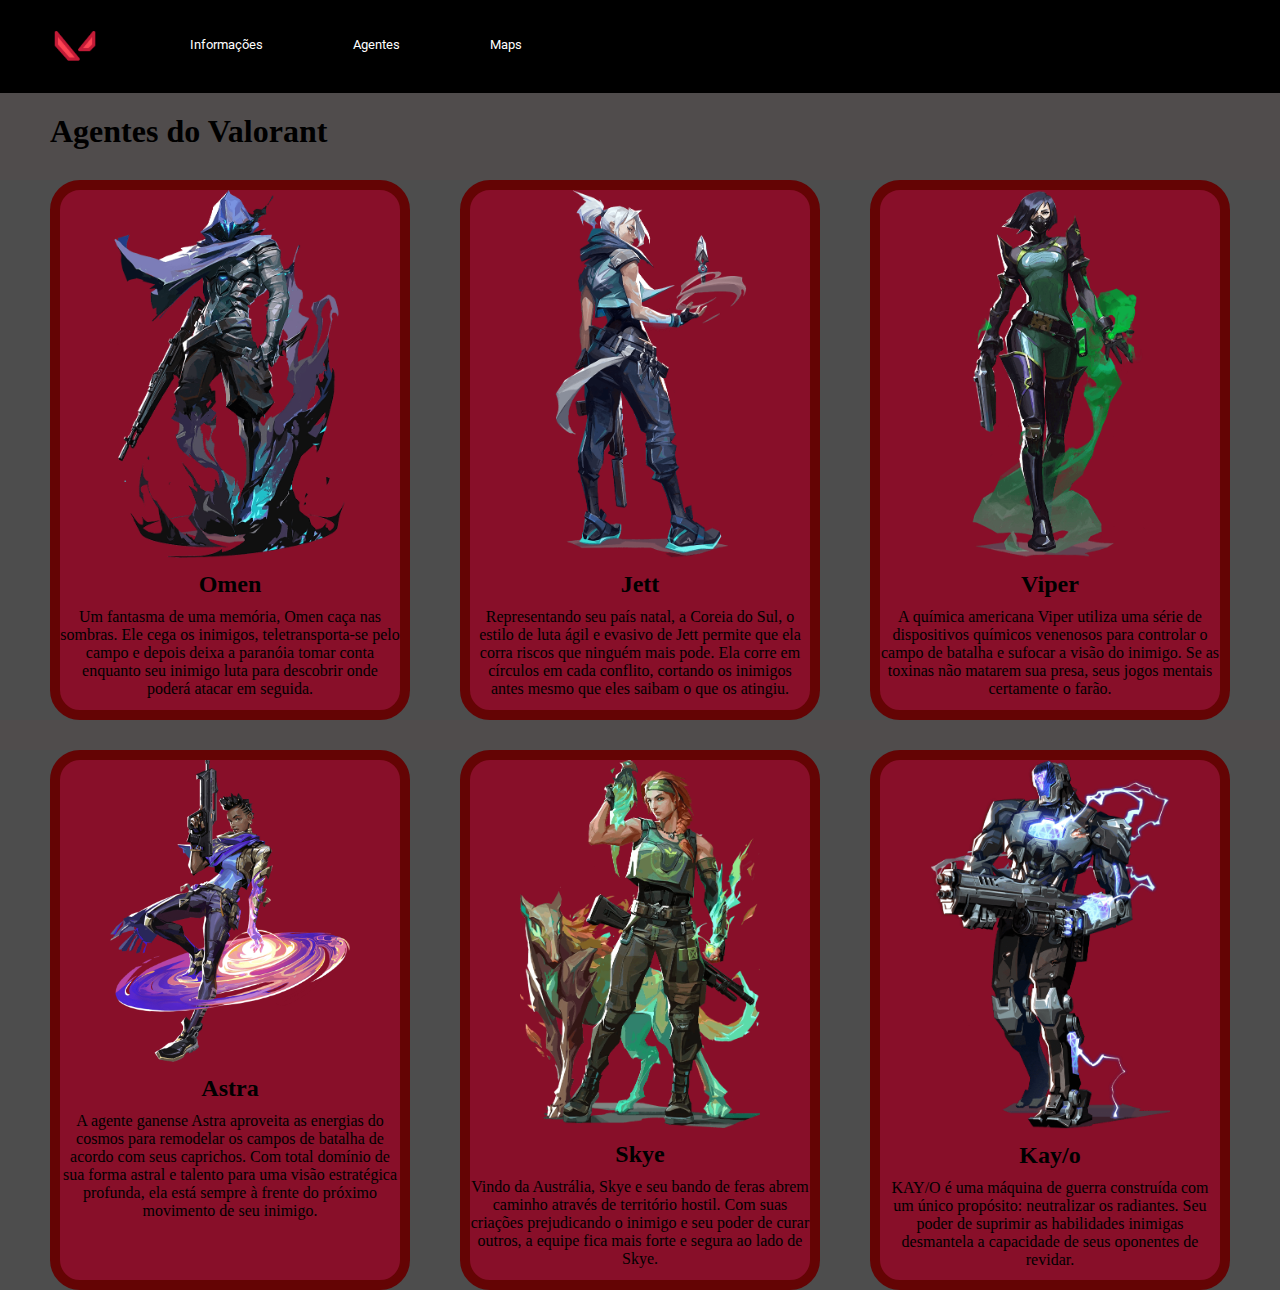
==== src/pages/home/index.html @ 981172d8 "novo site" ====
<!DOCTYPE html>
<html>
<head>
    <meta charset="UTF-8">
    <meta name="viewport" content="width=device-width, initial-scale=1.0">
    <title>Agentes</title>
    <link rel="stylesheet" href="index.css">
    <link rel="stylesheet" href="/public/css/fonts.css">
    <link rel="stylesheet" href="/public/css/global.css">
</head>
<body>
    <div class="cabeca">

        <a class="logo"
        href="">
        <img class="imag"
        src="/public/assets/images/free-valorant-3251602-2724649.webp" alt="">
        </a>

        <div class="as">
            <a href="">Informações</a>
        </div>

        <div class="as"> 
            <a href="">Agentes</a>
        </div>

        <div class="as">
            <a href="/src/pages/contato/index.html">Maps</a>
        </div>

        



    </div>

    <h1>Agentes do Valorant</h1>
    
    <div class="container">


        <div  class="card">
            <a href="">
                <img src="/public/assets/images/omen_portrait.webp" alt="">
               </a>

               <h2>Omen</h2>

               <p>Um fantasma de uma memória, Omen caça nas sombras. Ele cega os inimigos, teletransporta-se pelo campo e depois deixa a paranóia tomar conta enquanto seu inimigo luta para descobrir onde poderá atacar em seguida.</p>

        </div>

        <div  class="card">
            <a href="">
                <img src="/public/assets/images/jett_portrait.webp" alt="">
               </a>

               <h2>Jett</h2>

               <p>Representando seu país natal, a Coreia do Sul, o estilo de luta ágil e evasivo de Jett permite que ela corra riscos que ninguém mais pode. Ela corre em círculos em cada conflito, cortando os inimigos antes mesmo que eles saibam o que os atingiu.</p>

        </div>

        <div  class="card">
            <a href="">
                <img src="/public/assets/images/viper_portrait.webp" alt="">
               </a>

               <h2>Viper</h2>

               <p>A química americana Viper utiliza uma série de dispositivos químicos venenosos para controlar o campo de batalha e sufocar a visão do inimigo. Se as toxinas não matarem sua presa, seus jogos mentais certamente o farão.</p>

        </div>

        
            




    </div>



    <div class="container2">

        <div  class="card">
            <a href="">
                <img src="/public/assets/images/astra_portrait.webp" alt="">
               </a>

               <h2>Astra</h2>

               <p>A agente ganense Astra aproveita as energias do cosmos para remodelar os campos de batalha de acordo com seus caprichos. Com total domínio de sua forma astral e talento para uma visão estratégica profunda, ela está sempre à frente do próximo movimento de seu inimigo.</p>

        </div>

        <div  class="card">
            <a href="">
                <img src="/public/assets/images/skye_portrait.webp" alt="">
               </a>

               <h2>Skye</h2>

               <p>Vindo da Austrália, Skye e seu bando de feras abrem caminho através de território hostil. Com suas criações prejudicando o inimigo e seu poder de curar outros, a equipe fica mais forte e segura ao lado de Skye.</p>

        </div>

        <div  class="card">
            <a href="">
                <img src="/public/assets/images/kayo_portrait.webp" alt="">
               </a>

               <h2>Kay/o</h2>

               <p>
                KAY/O é uma máquina de guerra construída com um único propósito: neutralizar os radiantes. Seu poder de suprimir as habilidades inimigas desmantela a capacidade de seus oponentes de revidar.</p>

        </div>
    </div>


      
</body>
</html>
---- src/pages/home/index.css ----
body{
    background-color: rgb(80, 76, 76);
}

.cabeca{
display: 	flex;
flex-direction: row;
background-color: rgb(0, 0, 0);
padding: 20px 50px;
gap: 90px;

}

.imag{
    width: 50px;
    height: 50px;
}

a{
text-decoration: none;
font: 400 13px 'google';
color: #ffffff;
}

.as{
    margin-top: 15px;
}

h1{
    margin-top: 20px;
    padding: 0px 50px;
}

.container{

display: flex;
background-color: rgb(77, 77, 77);
margin-top: 30px;
}

.container2{

    display: flex;
    background-color: rgb(77, 77, 77);
    margin-top: 30px;
}


.card{

display: flex;
flex-direction: column;
background-color: rgb(136, 15, 41);
width: 360px;
height: 540px;
gap: 10px;
margin-left: 50px;
align-items: center;
border: 10px solid rgb(100, 4, 4);
border-radius: 30px;
}

p{
    text-align: center;
}

.card a img{
width: 240px;
}
---- public/css/fonts.css ----
@font-face {
    font-family: "google";
    src: url(/public/assets/fonts/4UaRrENHsxJlGDuGo1OIlJfC6l_24rlCK1Yo_Iq2vgCI.woff2);
    font-weight: 300;
}

@font-face {
    font-family: "google";
    src: url(/public/assets/fonts/KFOmCnqEu92Fr1Mu4mxK.woff2);
    font-weight: 400;
}

@font-face {
    font-family: "google";
    src: url(/public/assets/fonts/4UaRrENHsxJlGDuGo1OIlJfC6l_24rlCK1Yo_Iq2vgCI\ \(1\).woff2);
    font-weight: 500;
}

@font-face {
    font-family: "google";
    src: url(/public/assets/fonts/KFOmCnqEu92Fr1Mu4mxK\ \(1\).woff2);
    font-weight: 600;
}
---- public/css/global.css ----
*{
margin: 0;
box-sizing: border-box;
}
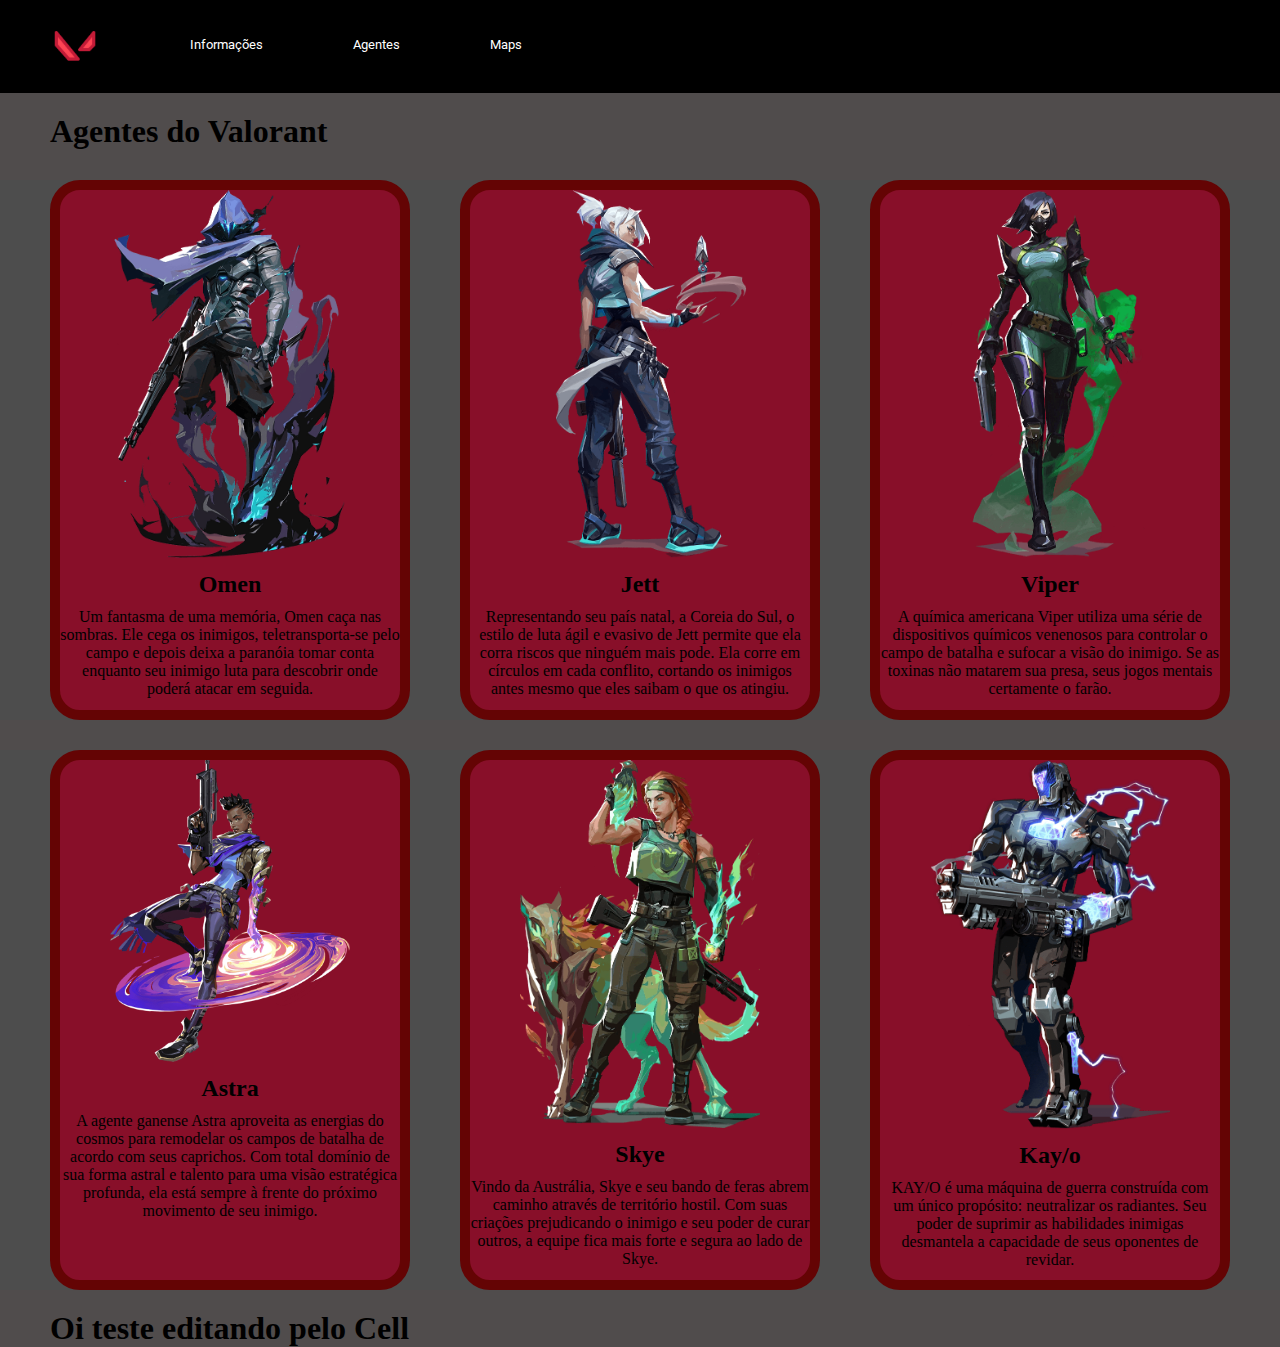
==== commit 33682fdf: "Atualizar o index.html" ====
--- a/src/pages/home/index.html
+++ b/src/pages/home/index.html
@@ -120,7 +120,9 @@
         </div>
     </div>
 
+    <div class="noct">
 
+    <H1>Oi teste editando pelo Cell</H1>
       
 </body>
 </html>